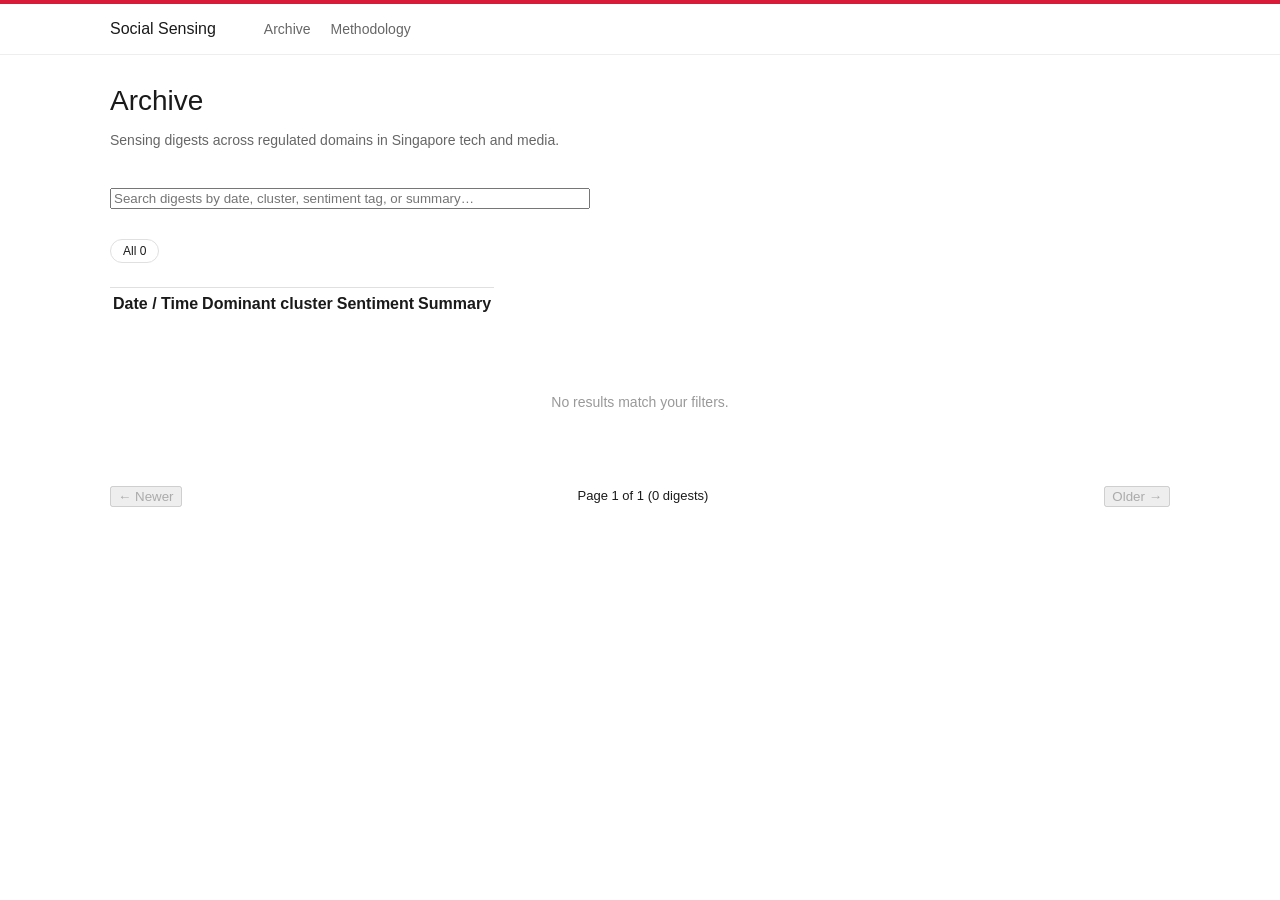
==== index.html @ e4881cab "Initial commit: Social Sensing site shell" ====
<!DOCTYPE html>
<html lang="en-GB">
<head>
  <meta charset="UTF-8">
  <meta name="viewport" content="width=device-width, initial-scale=1">
  <title>Archive — Social Sensing</title>
  <link rel="stylesheet" href="assets/styles.css">
</head>
<body>

  <div class="top-stripe"></div>

  <header class="site-header">
    <div class="container">
      <a href="index.html" class="site-title">Social Sensing</a>
      <nav>
        <a href="index.html" aria-current="page">Archive</a>
        <a href="about.html">Methodology</a>
      </nav>
    </div>
  </header>

  <main class="container archive">

    <header class="archive-header">
      <h1>Archive</h1>
      <p class="subtitle">Sensing digests across regulated domains in Singapore tech and media.</p>
    </header>

    <div class="archive-controls">
      <input type="search"
             id="archive-search"
             class="archive-search"
             placeholder="Search digests by date, cluster, sentiment tag, or summary…"
             autocomplete="off"
             aria-label="Search archive">

      <!-- Cluster filter row. Populated by Cowork at regeneration time. -->
      <div class="filter-row" data-filter-group="cluster" role="tablist" aria-label="Filter by cluster">
        <button type="button" class="filter-pill is-active" data-cluster="all" role="tab" aria-selected="true">
          All <span class="pill-count">0</span>
        </button>
        <!-- COWORK FILL: one button per cluster slug, e.g.
        <button type="button" class="filter-pill" data-cluster="ai-and-tech" role="tab" aria-selected="false">
          AI &amp; tech <span class="pill-count">42</span>
        </button>
        -->
        
      </div>
    </div>

    <!-- Archive list. Cowork fills <tbody>. The data-sentiment attribute is preserved on each row
         for future use; it is no longer read by the filter. -->
    <table class="archive-list" role="grid">
      <thead>
        <tr>
          <th scope="col" class="col-date">Date / Time</th>
          <th scope="col" class="col-cluster">Dominant cluster</th>
          <th scope="col" class="col-sentiment">Sentiment</th>
          <th scope="col" class="col-summary">Summary</th>
        </tr>
      </thead>
      <tbody id="archive-rows">
        <!-- COWORK FILL: one row per non-retracted digest, e.g.
        <tr class="archive-row"
            data-href="digests/2026-05-27-0800.html"
            data-cluster="ai-and-tech telco"
            data-sentiment="mixed"
            data-search="27 may 2026 ai tech telco mixed singapore agentic ai framework praise">
          <td class="col-date">27 May 2026 · 08:00</td>
          <td class="col-cluster">AI &amp; tech</td>
          <td class="col-sentiment"><span class="sentiment-tag tag-mixed">Mixed</span></td>
          <td class="col-summary">Weekly window showed steady AI governance discussion alongside telco merger fallout.</td>
        </tr>
        -->
        
      </tbody>
    </table>

    <p id="archive-empty" class="archive-empty" hidden>No results match your filters.</p>

    <nav class="archive-pagination" aria-label="Archive pages">
      <button type="button" id="page-newer" class="page-control" disabled>← Newer</button>
      <span class="page-status" id="page-status">Page 1</span>
      <button type="button" id="page-older" class="page-control">Older →</button>
    </nav>

  </main>

  <script>
  (function () {
    'use strict';

    // ---------- Configuration ----------
    var PAGE_SIZE = 50;

    // ---------- State ----------
    // Sentiment filter removed in v5.1. State carries only the dimensions the UI exposes.
    var state = {
      search: '',
      cluster: 'all',
      page: 1
    };

    // ---------- DOM refs ----------
    var searchEl = document.getElementById('archive-search');
    var rowsContainer = document.getElementById('archive-rows');
    var emptyEl = document.getElementById('archive-empty');
    var pageStatusEl = document.getElementById('page-status');
    var newerBtn = document.getElementById('page-newer');
    var olderBtn = document.getElementById('page-older');
    var clusterRow = document.querySelector('[data-filter-group="cluster"]');

    var allRows = Array.prototype.slice.call(rowsContainer.querySelectorAll('tr.archive-row'));

    // ---------- URL query param: ?cluster=[slug] ----------
    var params = new URLSearchParams(window.location.search);
    var initialCluster = params.get('cluster');
    if (initialCluster) {
      state.cluster = initialCluster.toLowerCase();
    }

    // ---------- Filter function ----------
    // Sentiment dimension removed. Filter is search-text AND cluster only.
    function rowMatches(row) {
      var searchOk = true;
      if (state.search) {
        var hay = (row.getAttribute('data-search') || '').toLowerCase();
        searchOk = hay.indexOf(state.search) !== -1;
      }

      var clusterOk = true;
      if (state.cluster !== 'all') {
        var rowClusters = (row.getAttribute('data-cluster') || '').toLowerCase().split(/\s+/);
        clusterOk = rowClusters.indexOf(state.cluster) !== -1;
      }

      return searchOk && clusterOk;
    }

    // ---------- Render ----------
    function render() {
      var matching = allRows.filter(rowMatches);
      var totalPages = Math.max(1, Math.ceil(matching.length / PAGE_SIZE));
      if (state.page > totalPages) state.page = totalPages;

      var startIdx = (state.page - 1) * PAGE_SIZE;
      var endIdx = startIdx + PAGE_SIZE;
      var visibleSet = new Set(matching.slice(startIdx, endIdx));

      allRows.forEach(function (row) {
        row.hidden = !visibleSet.has(row);
      });

      emptyEl.hidden = matching.length !== 0;
      pageStatusEl.textContent = 'Page ' + state.page + ' of ' + totalPages +
                                  ' (' + matching.length + ' digest' + (matching.length === 1 ? '' : 's') + ')';
      newerBtn.disabled = state.page <= 1;
      olderBtn.disabled = state.page >= totalPages;
    }

    // ---------- Cluster pill activation ----------
    function setActiveClusterPill(slug) {
      var pills = clusterRow.querySelectorAll('.filter-pill');
      pills.forEach(function (p) {
        var match = (p.getAttribute('data-cluster') || '').toLowerCase() === slug;
        p.classList.toggle('is-active', match);
        p.setAttribute('aria-selected', match ? 'true' : 'false');
      });
    }
    setActiveClusterPill(state.cluster);

    // ---------- Event wiring ----------
    if (searchEl) {
      searchEl.addEventListener('input', function (e) {
        state.search = (e.target.value || '').toLowerCase().trim();
        state.page = 1;
        render();
      });
    }

    if (clusterRow) {
      clusterRow.addEventListener('click', function (e) {
        var pill = e.target.closest('.filter-pill');
        if (!pill) return;
        var slug = (pill.getAttribute('data-cluster') || 'all').toLowerCase();
        state.cluster = slug;
        state.page = 1;
        setActiveClusterPill(slug);
        render();
      });
    }

    allRows.forEach(function (row) {
      row.addEventListener('click', function () {
        var href = row.getAttribute('data-href');
        if (href) window.location.href = href;
      });
    });

    newerBtn.addEventListener('click', function () {
      if (state.page > 1) { state.page--; render(); }
    });
    olderBtn.addEventListener('click', function () {
      state.page++;
      render();
    });

    // ---------- Initial paint ----------
    render();
  })();
  </script>

</body>
</html>
---- assets/styles.css ----
/* ============================================================
   Social Sensing Digest — site stylesheet
   Hand-maintained. Cowork does not edit this file.
   ============================================================ */

/* ---------- Reset & base ---------- */

* { box-sizing: border-box; }

html, body {
  margin: 0;
  padding: 0;
  font-family: "Helvetica Neue", Helvetica, Arial, sans-serif;
  font-size: 16px;
  line-height: 1.6;
  color: #1A1A1A;
  background: #FFFFFF;
}

a { color: #D81B38; text-decoration: underline; }
a:hover { text-decoration: none; }

.sr-only {
  position: absolute; width: 1px; height: 1px;
  padding: 0; margin: -1px; overflow: hidden;
  clip: rect(0,0,0,0); border: 0;
}

/* ---------- Site header (shared) ---------- */

.top-stripe { height: 4px; background: #D81B38; }

.site-header {
  position: sticky;
  top: 0;
  z-index: 100;
  background: #FFFFFF;
  border-bottom: 1px solid #EEEEEE;
}

.site-header .container {
  max-width: 1100px;
  margin: 0 auto;
  padding: 12px 20px;
  display: flex;
  align-items: center;
  justify-content: space-between;
  gap: 24px;
}

.site-header .site-title {
  font-size: 16px;
  font-weight: 500;
  color: #1A1A1A;
  text-decoration: none;
}

.site-header nav { display: flex; gap: 20px; flex: 1; margin-left: 24px; }
.site-header nav a {
  font-size: 14px;
  color: #666666;
  text-decoration: none;
}
.site-header nav a:hover { color: #D81B38; }

.classification-mark {
  font-size: 11px;
  font-weight: 500;
  letter-spacing: 0.8px;
  color: #6B2C91;
  white-space: nowrap;
}

/* ---------- Page container ---------- */

.container { max-width: 1100px; margin: 0 auto; padding: 0 20px; }

main { padding: 24px 0 48px; }

/* ---------- Digest: nav strip ---------- */

.nav-strip {
  display: flex;
  justify-content: space-between;
  align-items: center;
  padding: 12px 0;
  border-bottom: 1px solid #EEEEEE;
  font-size: 13px;
  color: #666666;
}

.nav-strip a { color: #666666; text-decoration: none; }
.nav-strip a:hover { color: #D81B38; }
.nav-strip .current { font-weight: 500; color: #1A1A1A; }

/* ---------- Digest: page header ---------- */

.page-header { padding: 24px 0 16px; }

.page-header h1 {
  font-size: 28px;
  font-weight: 500;
  margin: 0 0 6px;
  color: #1A1A1A;
}

.page-header .subtitle {
  font-size: 14px;
  color: #666666;
  margin: 0 0 16px;
}

.theme-chips { display: flex; flex-wrap: wrap; gap: 8px; margin-top: 10px; }

.chip {
  display: inline-block;
  padding: 4px 12px;
  background: #F8F8F8;
  border: 1px solid #E0E0E0;
  border-radius: 14px;
  font-size: 12px;
  color: #1A1A1A;
  text-decoration: none;
}
.chip:hover { background: #6B2C91; color: #FFFFFF; border-color: #6B2C91; }

/* ---------- Digest: summary ---------- */

.summary {
  background: #F8F8F8;
  border-left: 4px solid #D81B38;
  border-radius: 0 6px 6px 0;
  padding: 14px 18px;
  margin: 20px 0 28px;
}

.summary .label {
  display: block;
  font-size: 11px;
  font-weight: 500;
  letter-spacing: 1px;
  color: #666666;
  margin-bottom: 4px;
}

.summary p { margin: 0; font-size: 15px; color: #1A1A1A; }

/* ---------- Digest: triggers ---------- */

.triggers { margin: 0 0 32px; }

.triggers h2 {
  font-size: 13px;
  font-weight: 500;
  color: #D81B38;
  text-transform: uppercase;
  letter-spacing: 1px;
  margin: 0 0 10px;
}

.triggers ul { list-style: none; padding: 0; margin: 0; }
.triggers li {
  position: relative;
  padding-left: 18px;
  margin-bottom: 6px;
  font-size: 14px;
  line-height: 1.5;
}
.triggers li::before {
  content: "▸";
  position: absolute;
  left: 0;
  color: #D81B38;
}

/* ---------- Digest: sentiment chart ---------- */

.sentiment-chart { margin: 0 0 32px; }

.sentiment-chart h2 {
  font-size: 13px;
  font-weight: 500;
  color: #6B2C91;
  text-transform: uppercase;
  letter-spacing: 1px;
  margin: 0 0 4px;
}

.sentiment-chart .subtitle {
  font-style: italic;
  color: #666666;
  font-size: 12px;
  margin: 0 0 14px;
}

.sentiment-legend {
  display: flex;
  align-items: center;
  gap: 12px;
  margin: 4px 0 10px;
  padding-left: 232px; /* aligns with .sentiment-row .label (220px) + gap (12px) */
}
.sentiment-legend .legend-end {
  font-size: 11px;
  font-weight: 500;
  letter-spacing: 0.8px;
  text-transform: uppercase;
}
.sentiment-legend .legend-negative { color: #C8203E; }
.sentiment-legend .legend-positive { color: #2E7D32; }
.sentiment-legend .legend-axis {
  flex: 1;
  height: 2px;
  background: linear-gradient(to right, #FBEBEC 0%, #F8F8F8 50%, #E7F3E8 100%);
  border-radius: 1px;
}

.sentiment-row { display: flex; align-items: center; gap: 12px; margin: 8px 0; }
.sentiment-row .label {
  width: 220px;
  font-size: 13px;
  color: #1A1A1A;
  flex-shrink: 0;
}
.sentiment-row .axis {
  flex: 1;
  height: 4px;
  background: linear-gradient(to right, #FBEBEC 0%, #F8F8F8 50%, #E7F3E8 100%);
  border-radius: 2px;
  position: relative;
}
.sentiment-row .marker {
  position: absolute;
  top: 50%;
  width: 12px;
  height: 12px;
  border-radius: 50%;
  transform: translate(-50%, -50%);
}

/* ---------- Digest: cluster grid ---------- */

.cluster-grid {
  display: grid;
  grid-template-columns: repeat(auto-fit, minmax(320px, 1fr));
  gap: 16px;
  margin: 0 0 32px;
}

.cluster-tile {
  background: #FFFFFF;
  border: 1px solid #E0E0E0;
  border-top: 4px solid #999999;
  border-radius: 4px;
  padding: 16px;
  display: flex;
  flex-direction: column;
}

.cluster-tile.sentiment-strongly-negative,
.cluster-tile.sentiment-negative { border-top-color: #D81B38; }
.cluster-tile.sentiment-mostly-negative { border-top-color: #C8203E; }
.cluster-tile.sentiment-mixed { border-top-color: #F5A623; }
.cluster-tile.sentiment-mostly-positive,
.cluster-tile.sentiment-positive { border-top-color: #2E7D32; }
.cluster-tile.sentiment-neutral { border-top-color: #999999; }
.cluster-tile.sentiment-anomaly { border-top-color: #6B2C91; }

.cluster-tile header {
  display: flex;
  justify-content: space-between;
  align-items: flex-start;
  gap: 10px;
  margin-bottom: 10px;
}

.cluster-tile h3 {
  font-size: 15px;
  font-weight: 500;
  margin: 0;
  color: #1A1A1A;
}

.sentiment-tag {
  display: inline-block;
  font-size: 10px;
  font-weight: 500;
  letter-spacing: 0.5px;
  padding: 3px 9px;
  border-radius: 12px;
  color: #FFFFFF;
  white-space: nowrap;
}
.sentiment-tag.tag-negative,
.sentiment-tag.tag-strongly-negative { background: #D81B38; }
.sentiment-tag.tag-mostly-negative { background: #C8203E; }
.sentiment-tag.tag-mixed { background: #F5A623; }
.sentiment-tag.tag-positive,
.sentiment-tag.tag-mostly-positive { background: #2E7D32; }
.sentiment-tag.tag-neutral { background: #999999; }
.sentiment-tag.tag-anomaly { background: #6B2C91; }

.cluster-tile ul {
  list-style: disc;
  padding-left: 18px;
  margin: 0 0 12px;
  flex-grow: 1;
}
.cluster-tile li {
  font-size: 13px;
  line-height: 1.5;
  color: #1A1A1A;
  margin-bottom: 4px;
}

.recent-context {
  font-size: 12px;
  color: #666666;
  margin: 8px 0 12px;
}
.recent-context a { color: #6B2C91; text-decoration: underline; }

.cluster-tile blockquote {
  margin: 0 0 10px;
  padding: 10px 12px;
  background: #F8F8F8;
  border-radius: 4px;
  font-style: italic;
  font-size: 13px;
  color: #1A1A1A;
  line-height: 1.5;
}

.cluster-tile cite {
  display: block;
  margin-top: 6px;
  font-style: normal;
  font-size: 11px;
  color: #666666;
}
.cluster-tile cite a { color: #6B2C91; text-decoration: underline; }

.sources {
  display: flex;
  align-items: center;
  flex-wrap: wrap;
  gap: 6px;
  padding-top: 8px;
  border-top: 1px solid #EEEEEE;
}

.sources-label {
  font-size: 10px;
  font-weight: 500;
  letter-spacing: 1px;
  color: #999999;
  margin-right: 4px;
}

.pill {
  display: inline-flex;
  align-items: center;
  justify-content: center;
  min-width: 22px;
  height: 22px;
  padding: 0 8px;
  background: #6B2C91;
  color: #FFFFFF;
  border-radius: 11px;
  font-size: 11px;
  font-weight: 500;
  text-decoration: none;
}
.pill:hover { background: #4A1D63; }

.closed-source {
  font-size: 11px;
  font-style: italic;
  color: #999999;
}

/* ---------- Digest: footer ---------- */

.digest-footer {
  border-top: 1px solid #EEEEEE;
  padding: 14px 0 64px; /* bottom breathing room */
  margin-top: 32px;
  font-size: 12px;
  font-style: italic;
  color: #666666;
}
.digest-footer p { margin: 0 0 6px; }
.digest-footer .footer-inputs { font-style: normal; color: #1A1A1A; }
.digest-footer .footer-inputs code {
  font-style: normal;
  background: #F8F8F8;
  padding: 1px 6px;
  border-radius: 3px;
  font-size: 11px;
}

/* ---------- Archive / index page ---------- */

.archive-header { padding: 24px 0 16px; }
.archive-header h1 {
  font-size: 28px;
  font-weight: 500;
  margin: 0 0 6px;
  color: #1A1A1A;
}
.archive-header .subtitle {
  font-size: 14px;
  color: #666666;
  margin: 0;
}

.archive-search {
  margin: 20px 0;
  width: 100%;
  max-width: 480px;
}

.archive-search input {
  width: 100%;
  padding: 10px 14px;
  font-size: 14px;
  border: 1px solid #E0E0E0;
  border-radius: 4px;
  font-family: inherit;
}
.archive-search input:focus { outline: none; border-color: #D81B38; }

.filter-row {
  display: flex;
  flex-wrap: wrap;
  align-items: center;
  gap: 6px;
  margin: 10px 0;
}
.filter-row .row-label {
  font-size: 11px;
  font-weight: 500;
  letter-spacing: 1px;
  color: #999999;
  margin-right: 8px;
  min-width: 80px;
}

.filter-pill {
  display: inline-block;
  padding: 4px 12px;
  background: #FFFFFF;
  border: 1px solid #E0E0E0;
  border-radius: 14px;
  font-size: 12px;
  color: #1A1A1A;
  cursor: pointer;
  text-decoration: none;
}
.filter-pill:hover { border-color: #999999; }
.filter-pill.active {
  background: #6B2C91;
  border-color: #6B2C91;
  color: #FFFFFF;
}
.filter-pill .count { color: #999999; margin-left: 4px; }
.filter-pill.active .count { color: #FFFFFF; opacity: 0.7; }

.archive-list {
  margin: 24px 0;
  border-top: 1px solid #E0E0E0;
}

.archive-row {
  display: grid;
  grid-template-columns: 180px 180px 140px 1fr;
  gap: 16px;
  padding: 14px 0;
  border-bottom: 1px solid #EEEEEE;
  text-decoration: none;
  color: #1A1A1A;
  align-items: center;
  transition: transform 0.1s ease, border-color 0.1s ease;
}
.archive-row:hover {
  transform: translateY(-1px);
  border-bottom-color: #D81B38;
}
.archive-row .date { font-size: 13px; color: #1A1A1A; font-weight: 500; }
.archive-row .cluster { font-size: 13px; color: #666666; }
.archive-row .sentiment-tag { font-size: 10px; }
.archive-row .summary-excerpt { font-size: 13px; color: #666666; line-height: 1.4; }

.archive-empty {
  padding: 48px 0;
  text-align: center;
  color: #999999;
  font-size: 14px;
}

.archive-pagination {
  display: flex;
  justify-content: space-between;
  margin: 24px 0;
  font-size: 13px;
}
.archive-pagination a { color: #6B2C91; text-decoration: none; }
.archive-pagination a:hover { text-decoration: underline; }

/* ---------- Methodology (about.html) ---------- */

.methodology { padding-top: 24px; padding-bottom: 48px; }

.methodology h1 {
  font-size: 28px;
  font-weight: 500;
  margin: 0 0 6px;
}

.methodology .subtitle {
  font-size: 14px;
  color: #666666;
  margin: 0 0 28px;
}

.methodology h2.section-heading {
  font-size: 18px;
  font-weight: 500;
  color: #1A1A1A;
  margin: 32px 0 12px;
}

.methodology p { font-size: 14px; line-height: 1.7; color: #1A1A1A; max-width: 800px; }
.methodology ul { font-size: 14px; line-height: 1.7; color: #1A1A1A; max-width: 800px; }

/* ---------- MGF compliance section ---------- */

.mgf-section-title {
  font-size: 13px;
  font-weight: 500;
  color: #6B2C91;
  text-transform: uppercase;
  letter-spacing: 1.2px;
  margin: 32px 0 14px;
}

.mgf-intro {
  color: #666666;
  line-height: 1.6;
  font-size: 14px;
  margin: 0 0 28px;
  max-width: 800px;
}

.mgf-dim { margin: 0 0 22px; }
.mgf-dim h3 {
  margin: 0 0 8px;
  font-size: 15px;
  font-weight: 500;
  color: #1A1A1A;
}
.mgf-dim ul {
  margin: 0;
  padding-left: 20px;
  list-style: disc;
}
.mgf-dim li {
  font-size: 14px;
  line-height: 1.65;
  color: #1A1A1A;
  margin: 0 0 4px;
}
.mgf-dim li.status         { color: #2E7D32; font-weight: 500; }  /* Strong fit */
.mgf-dim li.status-partial { color: #B36F00; font-weight: 500; }  /* Partial fit */
.mgf-dim li.status-gap     { color: #D81B38; font-weight: 500; }  /* Gap */

.mgf-footer {
  border-top: 1px solid #E0E0E0;
  padding-top: 14px;
  margin-top: 24px;
  font-style: italic;
  color: #666666;
  font-size: 12px;
  line-height: 1.7;
}

/* ---------- Responsive ---------- */

@media (max-width: 720px) {
  .site-header .container {
    flex-wrap: wrap;
    gap: 12px;
  }
  .site-header nav { margin-left: 0; }
  .archive-row {
    grid-template-columns: 1fr;
    gap: 4px;
    padding: 14px 0;
  }
  .filter-row .row-label { min-width: auto; width: 100%; margin-bottom: 4px; }
  .page-header h1 { font-size: 22px; }
}
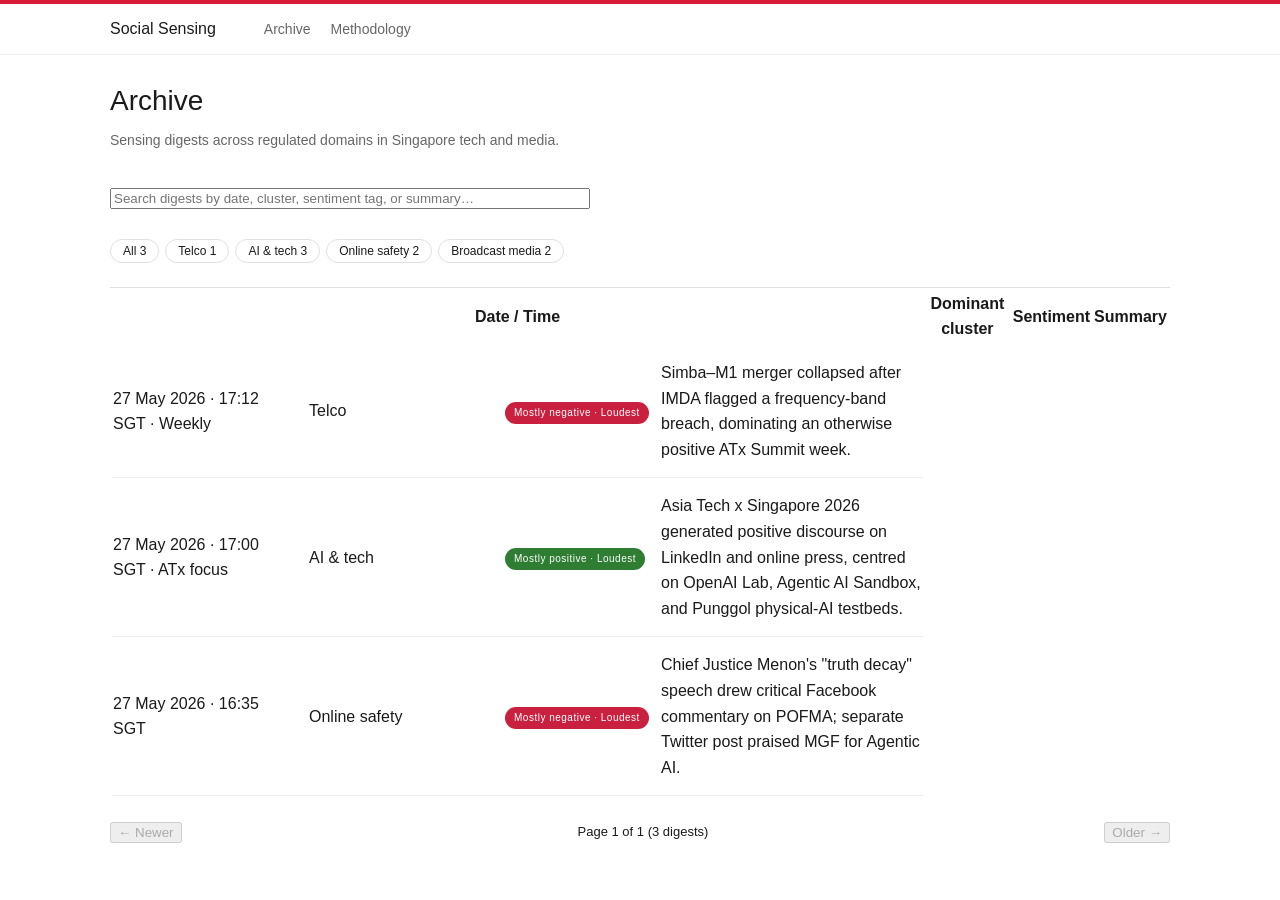
==== commit aff5e4c9: "Add files via upload" ====
--- a/index.html
+++ b/index.html
@@ -38,14 +38,25 @@
       <!-- Cluster filter row. Populated by Cowork at regeneration time. -->
       <div class="filter-row" data-filter-group="cluster" role="tablist" aria-label="Filter by cluster">
         <button type="button" class="filter-pill is-active" data-cluster="all" role="tab" aria-selected="true">
-          All <span class="pill-count">0</span>
+          All <span class="pill-count">3</span>
         </button>
         <!-- COWORK FILL: one button per cluster slug, e.g.
         <button type="button" class="filter-pill" data-cluster="ai-and-tech" role="tab" aria-selected="false">
           AI &amp; tech <span class="pill-count">42</span>
         </button>
         -->
-        
+        <button type="button" class="filter-pill" data-cluster="telco" role="tab" aria-selected="false">
+          Telco <span class="pill-count">1</span>
+        </button>
+        <button type="button" class="filter-pill" data-cluster="ai-and-tech" role="tab" aria-selected="false">
+          AI &amp; tech <span class="pill-count">3</span>
+        </button>
+        <button type="button" class="filter-pill" data-cluster="online-safety" role="tab" aria-selected="false">
+          Online safety <span class="pill-count">2</span>
+        </button>
+        <button type="button" class="filter-pill" data-cluster="broadcast-media" role="tab" aria-selected="false">
+          Broadcast media <span class="pill-count">2</span>
+        </button>
       </div>
     </div>
 
@@ -73,7 +84,36 @@
           <td class="col-summary">Weekly window showed steady AI governance discussion alongside telco merger fallout.</td>
         </tr>
         -->
-        
+        <tr class="archive-row"
+            data-href="digests/2026-05-27-1712.html"
+            data-cluster="telco ai-and-tech online-safety broadcast-media"
+            data-sentiment="mostly-negative"
+            data-search="27 may 2026 17:12 sgt weekly telco simba m1 merger imda atx openai mddi mou chief justice truth decay">
+          <td class="col-date">27 May 2026 · 17:12 SGT · Weekly</td>
+          <td class="col-cluster">Telco</td>
+          <td class="col-sentiment"><span class="sentiment-tag tag-mostly-negative">Mostly negative · Loudest</span></td>
+          <td class="col-summary">Simba–M1 merger collapsed after IMDA flagged a frequency-band breach, dominating an otherwise positive ATx Summit week.</td>
+        </tr>
+        <tr class="archive-row"
+            data-href="digests/2026-05-27-1700.html"
+            data-cluster="ai-and-tech broadcast-media"
+            data-sentiment="mostly-positive"
+            data-search="27 may 2026 17:00 sgt atx singapore openai applied ai lab agentic sandbox google punggol digital district physical ai testbed">
+          <td class="col-date">27 May 2026 · 17:00 SGT · ATx focus</td>
+          <td class="col-cluster">AI &amp; tech</td>
+          <td class="col-sentiment"><span class="sentiment-tag tag-mostly-positive">Mostly positive · Loudest</span></td>
+          <td class="col-summary">Asia Tech x Singapore 2026 generated positive discourse on LinkedIn and online press, centred on OpenAI Lab, Agentic AI Sandbox, and Punggol physical-AI testbeds.</td>
+        </tr>
+        <tr class="archive-row"
+            data-href="digests/2026-05-27-1635.html"
+            data-cluster="online-safety ai-and-tech"
+            data-sentiment="mostly-negative"
+            data-search="27 may 2026 16:35 sgt online safety chief justice truth decay pofma judicial independence agentic ai mgf framework">
+          <td class="col-date">27 May 2026 · 16:35 SGT</td>
+          <td class="col-cluster">Online safety</td>
+          <td class="col-sentiment"><span class="sentiment-tag tag-mostly-negative">Mostly negative · Loudest</span></td>
+          <td class="col-summary">Chief Justice Menon's "truth decay" speech drew critical Facebook commentary on POFMA; separate Twitter post praised MGF for Agentic AI.</td>
+        </tr>
       </tbody>
     </table>
 
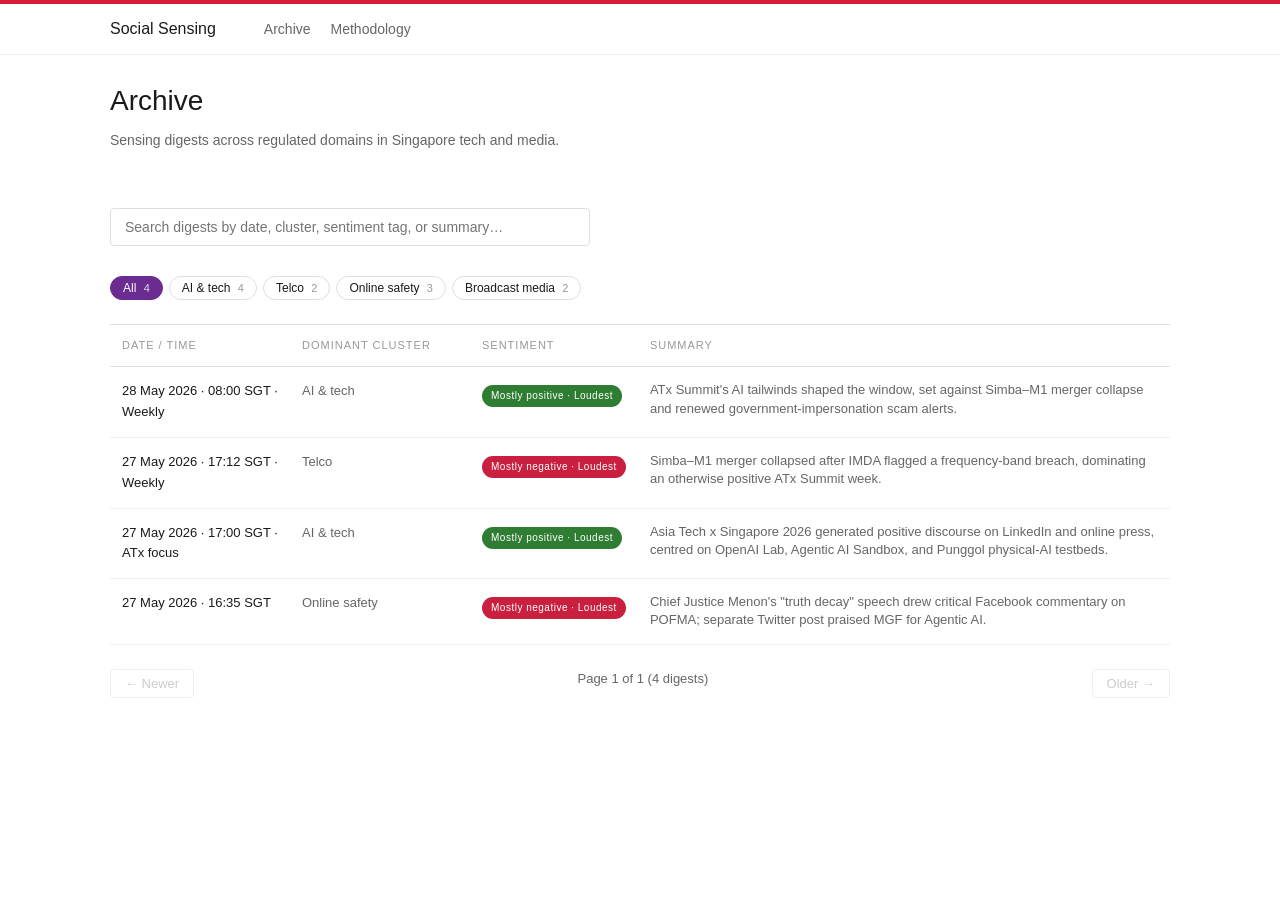
==== commit 364d6152: "Add files via upload" ====
--- a/index.html
+++ b/index.html
@@ -35,24 +35,18 @@
              autocomplete="off"
              aria-label="Search archive">
 
-      <!-- Cluster filter row. Populated by Cowork at regeneration time. -->
       <div class="filter-row" data-filter-group="cluster" role="tablist" aria-label="Filter by cluster">
         <button type="button" class="filter-pill is-active" data-cluster="all" role="tab" aria-selected="true">
-          All <span class="pill-count">3</span>
-        </button>
-        <!-- COWORK FILL: one button per cluster slug, e.g.
+          All <span class="pill-count">4</span>
+        </button>
         <button type="button" class="filter-pill" data-cluster="ai-and-tech" role="tab" aria-selected="false">
-          AI &amp; tech <span class="pill-count">42</span>
-        </button>
-        -->
+          AI &amp; tech <span class="pill-count">4</span>
+        </button>
         <button type="button" class="filter-pill" data-cluster="telco" role="tab" aria-selected="false">
-          Telco <span class="pill-count">1</span>
-        </button>
-        <button type="button" class="filter-pill" data-cluster="ai-and-tech" role="tab" aria-selected="false">
-          AI &amp; tech <span class="pill-count">3</span>
+          Telco <span class="pill-count">2</span>
         </button>
         <button type="button" class="filter-pill" data-cluster="online-safety" role="tab" aria-selected="false">
-          Online safety <span class="pill-count">2</span>
+          Online safety <span class="pill-count">3</span>
         </button>
         <button type="button" class="filter-pill" data-cluster="broadcast-media" role="tab" aria-selected="false">
           Broadcast media <span class="pill-count">2</span>
@@ -60,8 +54,6 @@
       </div>
     </div>
 
-    <!-- Archive list. Cowork fills <tbody>. The data-sentiment attribute is preserved on each row
-         for future use; it is no longer read by the filter. -->
     <table class="archive-list" role="grid">
       <thead>
         <tr>
@@ -72,18 +64,16 @@
         </tr>
       </thead>
       <tbody id="archive-rows">
-        <!-- COWORK FILL: one row per non-retracted digest, e.g.
-        <tr class="archive-row"
-            data-href="digests/2026-05-27-0800.html"
-            data-cluster="ai-and-tech telco"
-            data-sentiment="mixed"
-            data-search="27 may 2026 ai tech telco mixed singapore agentic ai framework praise">
-          <td class="col-date">27 May 2026 · 08:00</td>
+        <tr class="archive-row"
+            data-href="digests/2026-05-28-0800.html"
+            data-cluster="ai-and-tech telco online-safety"
+            data-sentiment="mostly-positive"
+            data-search="28 may 2026 08:00 sgt weekly ai tech nvidia openai mddi atx summit telco simba m1 imda online safety scam impersonation spf">
+          <td class="col-date">28 May 2026 · 08:00 SGT · Weekly</td>
           <td class="col-cluster">AI &amp; tech</td>
-          <td class="col-sentiment"><span class="sentiment-tag tag-mixed">Mixed</span></td>
-          <td class="col-summary">Weekly window showed steady AI governance discussion alongside telco merger fallout.</td>
-        </tr>
-        -->
+          <td class="col-sentiment"><span class="sentiment-tag tag-mostly-positive">Mostly positive · Loudest</span></td>
+          <td class="col-summary">ATx Summit's AI tailwinds shaped the window, set against Simba–M1 merger collapse and renewed government-impersonation scam alerts.</td>
+        </tr>
         <tr class="archive-row"
             data-href="digests/2026-05-27-1712.html"
             data-cluster="telco ai-and-tech online-safety broadcast-media"
@@ -131,18 +121,14 @@
   (function () {
     'use strict';
 
-    // ---------- Configuration ----------
     var PAGE_SIZE = 50;
 
-    // ---------- State ----------
-    // Sentiment filter removed in v5.1. State carries only the dimensions the UI exposes.
     var state = {
       search: '',
       cluster: 'all',
       page: 1
     };
 
-    // ---------- DOM refs ----------
     var searchEl = document.getElementById('archive-search');
     var rowsContainer = document.getElementById('archive-rows');
     var emptyEl = document.getElementById('archive-empty');
@@ -153,15 +139,12 @@
 
     var allRows = Array.prototype.slice.call(rowsContainer.querySelectorAll('tr.archive-row'));
 
-    // ---------- URL query param: ?cluster=[slug] ----------
     var params = new URLSearchParams(window.location.search);
     var initialCluster = params.get('cluster');
     if (initialCluster) {
       state.cluster = initialCluster.toLowerCase();
     }
 
-    // ---------- Filter function ----------
-    // Sentiment dimension removed. Filter is search-text AND cluster only.
     function rowMatches(row) {
       var searchOk = true;
       if (state.search) {
@@ -178,7 +161,6 @@
       return searchOk && clusterOk;
     }
 
-    // ---------- Render ----------
     function render() {
       var matching = allRows.filter(rowMatches);
       var totalPages = Math.max(1, Math.ceil(matching.length / PAGE_SIZE));
@@ -199,7 +181,6 @@
       olderBtn.disabled = state.page >= totalPages;
     }
 
-    // ---------- Cluster pill activation ----------
     function setActiveClusterPill(slug) {
       var pills = clusterRow.querySelectorAll('.filter-pill');
       pills.forEach(function (p) {
@@ -210,7 +191,6 @@
     }
     setActiveClusterPill(state.cluster);
 
-    // ---------- Event wiring ----------
     if (searchEl) {
       searchEl.addEventListener('input', function (e) {
         state.search = (e.target.value || '').toLowerCase().trim();
@@ -246,7 +226,6 @@
       render();
     });
 
-    // ---------- Initial paint ----------
     render();
   })();
   </script>
--- a/assets/styles.css
+++ b/assets/styles.css
@@ -1,6 +1,6 @@
 /* ============================================================
-   Social Sensing Digest — site stylesheet
-   Hand-maintained. Cowork does not edit this file.
+   Social Sensing Digest — site stylesheet (v5.3)
+   Table-based archive layout. Hand-maintained. Cowork does not edit this file.
    ============================================================ */
 
 /* ---------- Reset & base ---------- */
@@ -414,21 +414,24 @@
   margin: 0;
 }
 
-.archive-search {
-  margin: 20px 0;
+input.archive-search {
   width: 100%;
   max-width: 480px;
-}
-
-.archive-search input {
-  width: 100%;
+  margin: 20px 0;
   padding: 10px 14px;
   font-size: 14px;
   border: 1px solid #E0E0E0;
   border-radius: 4px;
   font-family: inherit;
 }
-.archive-search input:focus { outline: none; border-color: #D81B38; }
+input.archive-search:focus {
+  outline: none;
+  border-color: #D81B38;
+}
+
+.archive-controls {
+  margin: 20px 0;
+}
 
 .filter-row {
   display: flex;
@@ -458,38 +461,59 @@
   text-decoration: none;
 }
 .filter-pill:hover { border-color: #999999; }
-.filter-pill.active {
+.filter-pill.is-active {
   background: #6B2C91;
   border-color: #6B2C91;
   color: #FFFFFF;
 }
-.filter-pill .count { color: #999999; margin-left: 4px; }
-.filter-pill.active .count { color: #FFFFFF; opacity: 0.7; }
+.filter-pill .pill-count {
+  color: #999999;
+  margin-left: 4px;
+  font-size: 11px;
+}
+.filter-pill.is-active .pill-count {
+  color: #FFFFFF;
+  opacity: 0.8;
+}
 
 .archive-list {
+  width: 100%;
+  border-collapse: collapse;
   margin: 24px 0;
   border-top: 1px solid #E0E0E0;
 }
+.archive-list thead th {
+  text-align: left;
+  padding: 12px 12px;
+  font-size: 11px;
+  font-weight: 500;
+  letter-spacing: 1px;
+  text-transform: uppercase;
+  color: #999999;
+  border-bottom: 1px solid #E0E0E0;
+}
+.archive-list .col-date     { width: 180px; }
+.archive-list .col-cluster  { width: 180px; }
+.archive-list .col-sentiment { width: 160px; }
+.archive-list .col-summary  { width: auto; }
 
 .archive-row {
-  display: grid;
-  grid-template-columns: 180px 180px 140px 1fr;
-  gap: 16px;
-  padding: 14px 0;
+  cursor: pointer;
   border-bottom: 1px solid #EEEEEE;
-  text-decoration: none;
-  color: #1A1A1A;
-  align-items: center;
-  transition: transform 0.1s ease, border-color 0.1s ease;
-}
+  transition: background 0.1s ease, border-color 0.1s ease;
+}
+.archive-row td {
+  padding: 14px 12px;
+  vertical-align: top;
+}
+.archive-row td.col-date    { font-size: 13px; font-weight: 500; color: #1A1A1A; }
+.archive-row td.col-cluster { font-size: 13px; color: #666666; }
+.archive-row td.col-summary { font-size: 13px; color: #666666; line-height: 1.4; }
+.archive-row td.col-sentiment .sentiment-tag { font-size: 10px; }
 .archive-row:hover {
-  transform: translateY(-1px);
+  background: #FAFAFA;
   border-bottom-color: #D81B38;
 }
-.archive-row .date { font-size: 13px; color: #1A1A1A; font-weight: 500; }
-.archive-row .cluster { font-size: 13px; color: #666666; }
-.archive-row .sentiment-tag { font-size: 10px; }
-.archive-row .summary-excerpt { font-size: 13px; color: #666666; line-height: 1.4; }
 
 .archive-empty {
   padding: 48px 0;
@@ -504,8 +528,29 @@
   margin: 24px 0;
   font-size: 13px;
 }
-.archive-pagination a { color: #6B2C91; text-decoration: none; }
-.archive-pagination a:hover { text-decoration: underline; }
+.archive-pagination .page-control {
+  background: none;
+  border: 1px solid #E0E0E0;
+  border-radius: 4px;
+  padding: 6px 14px;
+  font-size: 13px;
+  color: #6B2C91;
+  cursor: pointer;
+  font-family: inherit;
+}
+.archive-pagination .page-control:hover:not(:disabled) {
+  border-color: #6B2C91;
+  background: #F8F8F8;
+}
+.archive-pagination .page-control:disabled {
+  color: #CCCCCC;
+  cursor: not-allowed;
+  border-color: #EEEEEE;
+}
+.archive-pagination .page-status {
+  color: #666666;
+  font-size: 13px;
+}
 
 /* ---------- Methodology (about.html) ---------- */
 
@@ -592,10 +637,15 @@
     gap: 12px;
   }
   .site-header nav { margin-left: 0; }
-  .archive-row {
-    grid-template-columns: 1fr;
-    gap: 4px;
-    padding: 14px 0;
+  .archive-list .col-sentiment,
+  .archive-list .col-cluster {
+    display: none;
+  }
+  .archive-list thead th {
+    padding: 10px 8px;
+  }
+  .archive-row td {
+    padding: 12px 8px;
   }
   .filter-row .row-label { min-width: auto; width: 100%; margin-bottom: 4px; }
   .page-header h1 { font-size: 22px; }
